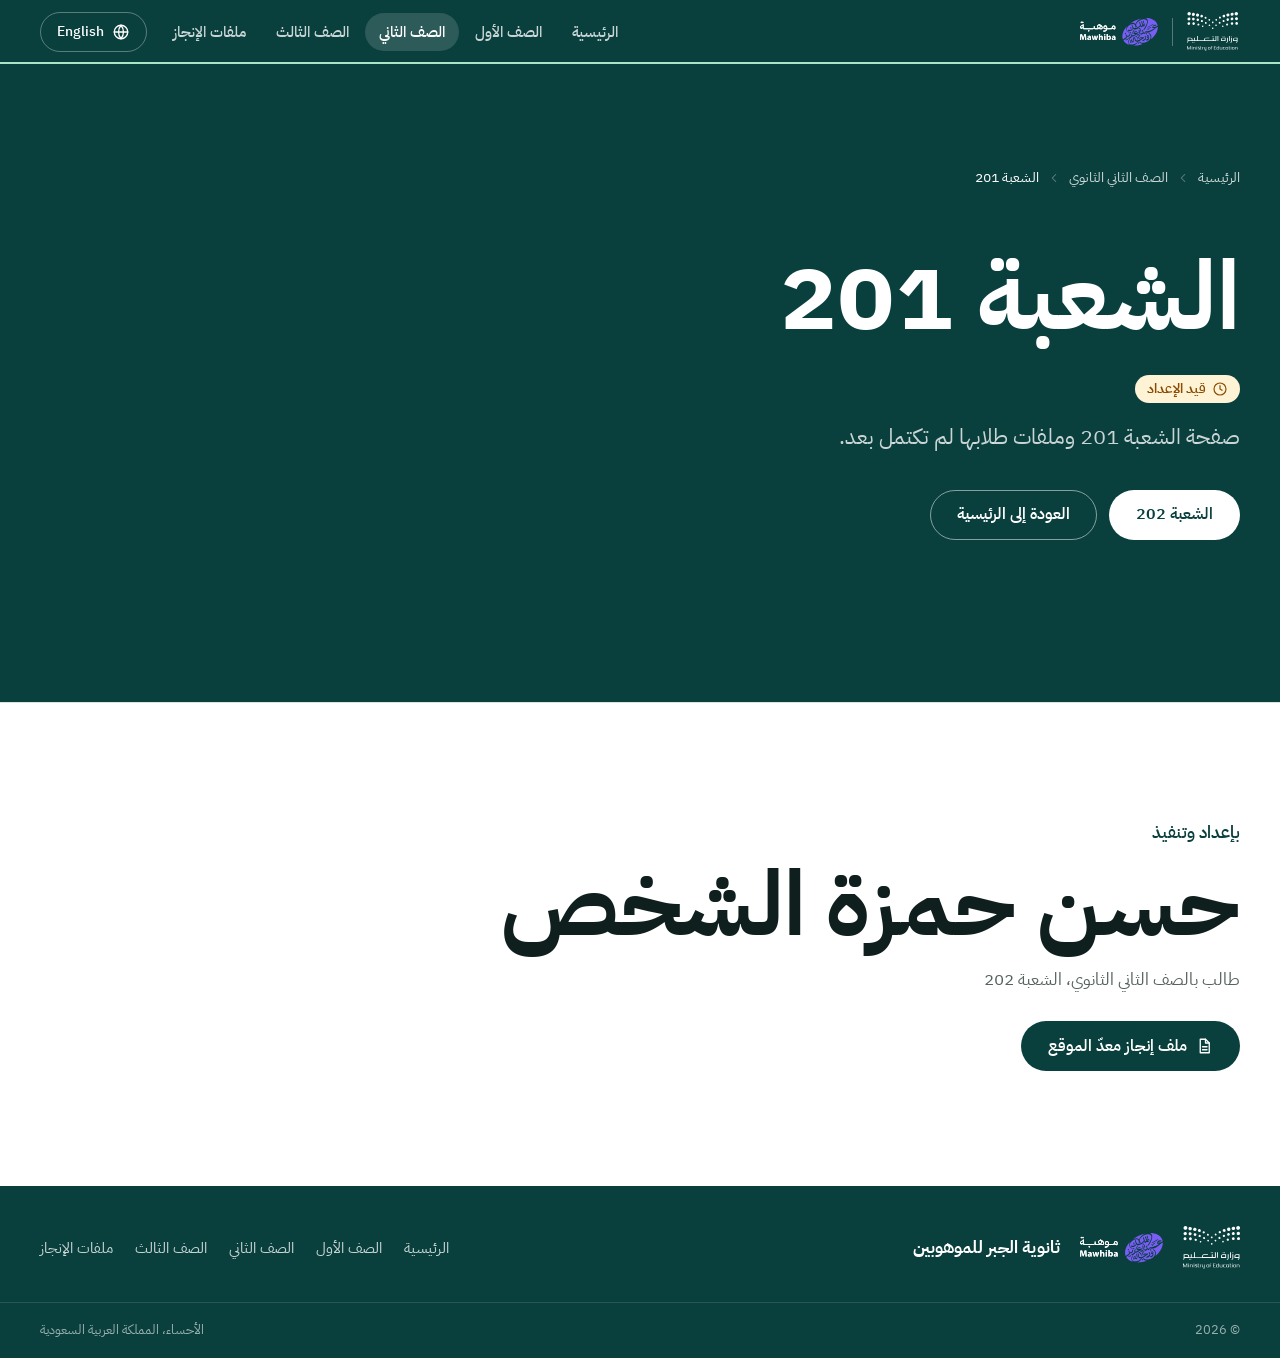
==== class-201.html @ f36e22f3 "Add the Al-Jabr school website Static bilingual site (Arabic / English): home page, grade and class " ====
<!doctype html>
<html lang="ar" dir="rtl">
<head>
  <meta charset="utf-8">
  <meta name="viewport" content="width=device-width, initial-scale=1, viewport-fit=cover">
  <title data-en="Class 201 | Al-Jabr Secondary School for the Gifted">الشعبة 201 | ثانوية الجبر للموهوبين</title>
  <meta name="theme-color" content="#09403e">
  <link rel="icon" href="assets/img/favicon.svg" type="image/svg+xml">
  <script>document.documentElement.classList.add('js');try{if(localStorage.getItem('aljabr.lang')==='en'){var d=document.documentElement;d.lang='en';d.dir='ltr';d.classList.add('i18n-pending');setTimeout(function(){d.classList.remove('i18n-pending')},1500)}}catch(e){}</script>
  <link rel="preconnect" href="https://fonts.googleapis.com">
  <link rel="preconnect" href="https://fonts.gstatic.com" crossorigin>
  <link rel="stylesheet" href="https://fonts.googleapis.com/css2?family=IBM+Plex+Sans+Arabic:wght@400;500;600;700&display=swap">
  <link rel="stylesheet" href="assets/css/site.css">
  <script src="assets/js/site.js" defer></script>
</head>
<body data-page="g11">
  <header data-site-header></header>

  <main id="main">
    <div class="head head--soon">
      <div class="container head__in">
        <nav class="crumbs" aria-label="مسار التصفح" data-en-aria="Breadcrumb"><a href="index.html" data-en="Home">الرئيسية</a><span data-icon="chevronR" data-icon-class="flip-rtl"></span><a href="grade-11.html" data-en="Grade 11">الصف الثاني الثانوي</a><span data-icon="chevronR" data-icon-class="flip-rtl"></span><span aria-current="page" data-en="Class 201">الشعبة 201</span></nav>
        <h1 class="head__title rise" data-en="Class 201">الشعبة 201</h1>
        <span class="chip chip--soon rise" style="--i: 1"><span data-icon="clock"></span><span data-en="In preparation">قيد الإعداد</span></span>
        <p class="head__sub rise" style="--i: 1" data-en="The class 201 page and its portfolios are not complete yet.">صفحة الشعبة 201 وملفات طلابها لم تكتمل بعد.</p>
        <div class="actions rise" style="--i: 2">
          <a class="btn btn--white" href="class-202.html" data-en="Go to class 202">الشعبة 202</a>
          <a class="btn btn--ghost" href="index.html" data-en="Back to home">العودة إلى الرئيسية</a>
        </div>
      </div>
    </div>
  </main>

  <footer data-site-footer></footer>
</body>
</html>
---- assets/css/site.css ----
/* ثانوية الجبر للموهوبين — shared styles.

   Colors come from the two supervising bodies' logos: the Ministry of
   Education's dark green and Mawhiba's indigo, plus their lighter tints.
   One typeface (IBM Plex Sans Arabic). Real certificates are the pictures.

   Pages are told one screen at a time. A "scene" pins to the screen while
   scrolling moves what is inside it (CSS scroll-driven animations, no
   library). Browsers without scroll-driven animations (Firefox today) get
   the same content as ordinary stacked sections.

   Arabic is the default (dir="rtl"). Layout uses logical properties
   (inline-start / inline-end), so English (dir="ltr") mirrors by itself. */

:root {
  --deep: #09403e;     /* Ministry green */
  --deep-2: #0e4f4b;
  --deep-3: #052826;
  --indigo: #211964;   /* Mawhiba */
  --indigo-2: #2c2484;
  --violet: #7a5df5;
  --lilac: #c9bfff;
  --leaf: #4db27a;     /* Ministry logo green */
  --mint: #a8e6c6;

  --paper: #fff;
  --mist: #f1f5f4;
  --mist-2: #e3ebe9;
  --ink: #0f1f1e;
  --text: #22312f;
  --muted: #55625f;
  --line: #d9e3e0;
  --amber: #8a4b00;
  --amber-bg: #fff3d6;

  --on-dark-2: rgb(255 255 255 / 0.78);
  --on-dark-3: rgb(255 255 255 / 0.58);
  --accent: #1b8354;
  --ground: var(--deep);

  --font: 'IBM Plex Sans Arabic', system-ui, -apple-system, 'Segoe UI', Tahoma, sans-serif;
  --ease-out: cubic-bezier(0.23, 1, 0.32, 1);

  --nav-h: 64px;
  /* side margin; never less than the iPhone notch in landscape (viewport-fit=cover) */
  --gutter: max(clamp(16px, 4vw, 40px), env(safe-area-inset-left, 0px), env(safe-area-inset-right, 0px));
  --max: 1240px;
  --dir: 1; /* 1 in Arabic, -1 in English: the direction "forward" moves */

  --fs-display: clamp(2.75rem, 1.35rem + 6vw, 6rem);
  --fs-numeral: clamp(5.5rem, 2.6rem + 12vw, 11rem);
  --fs-h2: clamp(2rem, 1.25rem + 3.2vw, 3.75rem);
  --fs-h3: clamp(1.375rem, 1.15rem + 0.9vw, 1.875rem);
  --fs-lead: clamp(1.125rem, 1rem + 0.5vw, 1.4375rem);
}
[dir="ltr"] { --dir: -1; }

/* ---------- base ---------- */
*, *::before, *::after { box-sizing: border-box; }
html {
  -webkit-text-size-adjust: 100%;
  text-size-adjust: 100%;
  -webkit-tap-highlight-color: transparent;
  scroll-padding-top: calc(var(--nav-h) + 16px);
  scrollbar-color: rgb(9 64 62 / 0.45) transparent;
  background: var(--deep); /* the overscroll bounce shows the header green */
}
body {
  margin: 0;
  overflow-x: clip;
  background: var(--paper);
  color: var(--text);
  font: 400 1.0625rem/1.8 var(--font);
  -webkit-font-smoothing: antialiased;
}
html[lang="en"] body { line-height: 1.6; }
.i18n-pending body { opacity: 0; }

img, svg { display: block; max-width: 100%; }
img { height: auto; }
h1, h2, h3 { margin: 0; font-weight: 700; line-height: 1.3; text-wrap: balance; }
p { margin: 0; text-wrap: pretty; }
ul, ol { margin: 0; padding: 0; }
figure, blockquote, dl, dd { margin: 0; }
button { font: inherit; color: inherit; }
a, button { touch-action: manipulation; }
a { color: var(--deep); text-decoration-thickness: 1px; text-underline-offset: 0.3em; }
::selection { background: var(--mint); color: var(--ink); }
/* #2a9a62 keeps 3:1 or more against white, mist, green and indigo grounds */
:focus-visible { outline: 3px solid #2a9a62; outline-offset: 3px; border-radius: 6px; }
.num, time { font-variant-numeric: tabular-nums; }
html[lang="en"] :is(h1, h2, .display) { letter-spacing: -0.02em; }

.ic { width: 20px; height: 20px; flex: none; }
[dir="rtl"] .flip-rtl { transform: scaleX(-1); }

.container { width: min(100% - 2 * var(--gutter), var(--max)); margin-inline: auto; }
.visually-hidden {
  position: absolute !important; width: 1px; height: 1px; padding: 0; margin: -1px;
  overflow: hidden; clip: rect(0 0 0 0); white-space: nowrap; border: 0;
}
.skip-link {
  position: absolute; inset-inline-start: 12px; top: -80px; z-index: 200;
  padding: 10px 18px; border-radius: 999px;
  background: #fff; color: var(--deep); font-weight: 600; text-decoration: none;
}
.skip-link:focus { top: 12px; }

/* ---------- header ---------- */
.site-header { position: sticky; top: 0; z-index: 50; height: var(--nav-h); background: var(--deep); color: #fff; }
.bar { display: flex; align-items: center; gap: 12px; height: 100%; }
.bar__home { display: flex; align-items: center; gap: 14px; margin-inline-end: auto; padding: 4px 2px; border-radius: 8px; }
.bar__home img { width: auto; }
.bar__moe { height: 40px; }
.bar__maw { height: 28px; }
.bar__rule { width: 1px; height: 28px; background: rgb(255 255 255 / 0.3); }
.bar__nav { display: flex; align-items: center; gap: 2px; }
.bar__nav a {
  padding: 7px 14px; border-radius: 999px;
  color: var(--on-dark-2); font-size: 0.9375rem; font-weight: 500; line-height: 1.6;
  text-decoration: none; white-space: nowrap;
  transition: color 0.15s ease, background-color 0.15s ease;
}
.bar__nav a[aria-current="page"] { color: #fff; background: rgb(255 255 255 / 0.14); }
.pill-btn {
  display: inline-flex; align-items: center; gap: 8px;
  height: 40px; padding: 0 16px;
  border: 1px solid rgb(255 255 255 / 0.32); border-radius: 999px;
  background: transparent; color: #fff; font-size: 0.875rem; font-weight: 500;
  cursor: pointer; user-select: none; -webkit-user-select: none;
  transition: background-color 0.15s ease, border-color 0.15s ease, transform 0.14s var(--ease-out);
}
.pill-btn:active { transform: scale(0.97); }
.pill-btn .ic { width: 18px; height: 18px; }
.menu-btn { display: none; }
/* reading progress: a thin line under the header, filled by scrolling */
.bar__progress {
  position: absolute; inset-inline: 0; bottom: 0; height: 2px;
  background: var(--mint); transform-origin: right center; opacity: 0; pointer-events: none;
}
[dir="ltr"] .bar__progress { transform-origin: left center; }

/* ---------- buttons, chips ---------- */
.actions { display: flex; flex-wrap: wrap; justify-content: center; gap: 12px; }
.btn {
  display: inline-flex; align-items: center; justify-content: center; gap: 8px;
  min-height: 50px; padding: 0 26px;
  border: 1px solid transparent; border-radius: 999px;
  font-size: 1rem; font-weight: 600; line-height: 1.3; text-decoration: none;
  cursor: pointer; user-select: none; -webkit-user-select: none;
  transition: background-color 0.15s ease, border-color 0.15s ease, color 0.15s ease, transform 0.14s var(--ease-out);
}
.btn:active { transform: scale(0.97); }
.btn .ic { width: 18px; height: 18px; }
.btn--white { background: #fff; color: var(--deep); }
.btn--ghost { border-color: rgb(255 255 255 / 0.5); color: #fff; }
.btn--deep { background: var(--deep); color: #fff; }
.btn--line { border-color: var(--line); background: #fff; color: var(--ink); }

.chip {
  display: inline-flex; align-items: center; gap: 6px;
  padding: 3px 12px; border-radius: 999px;
  font-size: 0.875rem; font-weight: 600; line-height: 1.6; white-space: nowrap;
}
.chip .ic { width: 16px; height: 16px; }
.chip--ok { background: var(--mint); color: var(--deep-3); }
.chip--soon { background: var(--amber-bg); color: var(--amber); }
.chip--off { background: var(--mist-2); color: var(--muted); }
.chip--glass { background: rgb(255 255 255 / 0.14); color: #fff; }

@media (hover: hover) and (pointer: fine) {
  .bar__nav a:hover { color: #fff; background: rgb(255 255 255 / 0.09); }
  .pill-btn:hover { background: rgb(255 255 255 / 0.1); border-color: rgb(255 255 255 / 0.6); }
  .btn--white:hover { background: var(--mint); color: var(--deep-3); }
  .btn--ghost:hover { background: rgb(255 255 255 / 0.1); border-color: #fff; }
  .btn--deep:hover { background: var(--deep-2); }
  .btn--line:hover { background: var(--mist); }
}

/* ---------- scenes ----------
   .scene         a full-screen section (green, or indigo with .scene--indigo)
   .scene--pin    pins its .stage while the page scrolls through --len screens
   .beats         one idea per screen: the children replace each other    */
.scene { position: relative; isolation: isolate; background: var(--deep); color: #fff; }
.scene--indigo { background: var(--indigo); }
.stage {
  position: relative;
  display: grid; align-content: center; justify-items: center;
  align-content: safe center; /* if a scene is taller than the screen, keep its top visible */
  min-height: calc(100svh - var(--nav-h));
  padding: clamp(56px, 8vw, 104px) var(--gutter);
  text-align: center;
  overflow: clip;
}
.stage__bg { position: absolute; inset: 0; z-index: -1; background: var(--deep); opacity: 0; }
.beats { display: grid; justify-items: center; gap: clamp(80px, 14vw, 160px); width: 100%; }
.beat { display: grid; justify-items: center; align-content: center; gap: 14px; max-width: 980px; }
.numeral {
  font-size: var(--fs-numeral); font-weight: 700; line-height: 0.95;
  letter-spacing: -0.03em; font-variant-numeric: tabular-nums;
}
.beat__big { font-size: var(--fs-h2); font-weight: 700; line-height: 1.25; }
.beat__label { max-width: 34ch; color: var(--mint); font-size: var(--fs-lead); font-weight: 500; line-height: 1.6; }
.scene--indigo .beat__label { color: var(--lilac); }
.scene .h2 { color: #fff; }

/* paper: a certificate on the page */
.paper {
  display: block; padding: clamp(5px, 0.7vw, 9px);
  border-radius: 8px; background: #fff;
  box-shadow: 0 2px 4px rgb(0 0 0 / 0.1), 0 28px 56px -20px rgb(0 0 0 / 0.55);
}
.paper img { width: 100%; height: auto; border-radius: 3px; background: var(--mist); }
button.paper { border: 0; cursor: zoom-in; }

/* ---------- home: opening ---------- */
.stage--open { display: flex; flex-direction: column; align-items: center; padding-bottom: 0; }
.open { flex: 1; display: flex; flex-direction: column; align-items: center; width: 100%; }
.open__copy { display: grid; justify-items: center; gap: 18px; padding-top: clamp(0px, 3vh, 40px); }
.open__title { font-size: var(--fs-display); line-height: 1.2; }
.open__sub { color: var(--on-dark-2); font-size: var(--fs-lead); }
.open .actions { margin-top: 10px; }
.fan { position: relative; flex: 1; width: 100%; min-height: clamp(200px, 32vh, 380px); margin-top: clamp(24px, 4vh, 48px); }
.fan__p {
  --pw: clamp(150px, 22vw, 330px);
  position: absolute; left: 50%; bottom: -8%;
  width: var(--pw);
  translate: calc(-50% + var(--x)) var(--y);
  rotate: var(--r);
}
.fan__p:nth-child(1) { --x: -158%; --y: 14%;  --r: -11deg; --x2: -250%; --y2: -72%;  --r2: -7deg; }
.fan__p:nth-child(2) { --x: -80%;  --y: 2%;   --r: -5deg;  --x2: -128%; --y2: -112%; --r2: -3deg; }
.fan__p:nth-child(3) { --x: 0%;    --y: -6%;  --r: 0deg;   --x2: 0%;    --y2: -138%; --r2: 0deg; z-index: 2; }
.fan__p:nth-child(4) { --x: 80%;   --y: 2%;   --r: 5deg;   --x2: 128%;  --y2: -112%; --r2: 3deg; }
.fan__p:nth-child(5) { --x: 158%;  --y: 14%;  --r: 11deg;  --x2: 250%;  --y2: -72%;  --r2: 7deg; }
.fan__p:nth-child(2), .fan__p:nth-child(4) { z-index: 1; }

/* ---------- home: supervision ---------- */
.scene--sup { background: var(--indigo); }
.sup { display: grid; grid-template-columns: repeat(2, minmax(0, 1fr)); gap: clamp(28px, 6vw, 96px); width: min(100%, 1040px); margin-top: clamp(32px, 6vh, 64px); }
.sup__org { display: grid; justify-items: center; align-content: start; gap: 20px; }
.sup__org img { width: auto; height: clamp(72px, 9vw, 120px); }
.sup__org img.is-wide { height: clamp(52px, 6.4vw, 86px); margin-block: clamp(10px, 1.3vw, 17px); }
.sup__org p { max-width: 26ch; color: var(--on-dark-2); font-size: clamp(1rem, 0.95rem + 0.3vw, 1.1875rem); font-weight: 500; line-height: 1.6; }

/* ---------- home: certificate reel ---------- */
.stage--bleed { padding-inline: 0; }
.reel-head { display: grid; justify-items: center; gap: 10px; padding-inline: var(--gutter); margin-bottom: clamp(28px, 6vh, 56px); }
.reel-head p { color: var(--lilac); font-size: var(--fs-lead); }
.reel {
  width: 100%;
  container-type: inline-size;
  overflow-x: auto; overscroll-behavior-x: contain;
  scroll-snap-type: x mandatory; scrollbar-width: none;
}
.reel::-webkit-scrollbar { display: none; }
.reel__track { display: flex; align-items: end; gap: clamp(16px, 2.4vw, 32px); width: max-content; padding: 8px var(--gutter) 28px; list-style: none; }
.reel__card { display: grid; gap: 14px; width: clamp(230px, 30vw, 400px); color: #fff; text-decoration: none; scroll-snap-align: center; border-radius: 10px; }
.reel__name { display: flex; align-items: center; justify-content: center; gap: 6px; font-size: 1rem; font-weight: 600; }
.reel__name .ic { width: 16px; height: 16px; opacity: 0.7; }

/* ---------- sections ---------- */
.section { padding-block: clamp(72px, 10vw, 140px); }
.section--mist { background: var(--mist); }
.section--clip { overflow-x: clip; }
.h2 { color: var(--ink); font-size: var(--fs-h2); line-height: 1.2; }
.h2 + .lead { margin-top: 12px; }
.lead { max-width: 52ch; color: var(--muted); font-size: var(--fs-lead); }

/* panels: grades (home) and classes (grade 11) */
.panels { display: grid; grid-template-columns: repeat(var(--cols, 3), minmax(0, 1fr)); gap: clamp(12px, 2vw, 24px); margin-top: clamp(32px, 5vw, 56px); }
.panel {
  position: relative;
  display: grid; grid-template-rows: auto 1fr auto; gap: 6px;
  min-height: clamp(250px, 28vw, 380px); padding: clamp(22px, 2.6vw, 34px);
  border-radius: 26px; background: var(--mist); color: var(--ink); text-decoration: none;
  transition: transform 0.25s var(--ease-out);
}
/* hover shadows sit on their own layer and only fade: no repaint per frame */
.panel::after, .st::after, .g-item::after {
  content: ""; position: absolute; inset: 0; border-radius: inherit; pointer-events: none;
  opacity: 0; transition: opacity 0.25s ease;
}
.panel::after { box-shadow: 0 24px 44px -24px rgb(9 64 62 / 0.45); }
.section--mist .panel { background: #fff; }
.panel__top { color: var(--muted); font-size: 1rem; font-weight: 500; }
.panel__word { align-self: center; font-size: clamp(3rem, 1.6rem + 5vw, 6rem); font-weight: 700; line-height: 1.1; }
.panel__foot { display: flex; flex-wrap: wrap; align-items: center; justify-content: space-between; gap: 10px; }
.panel__foot .ic { width: 26px; height: 26px; opacity: 0.6; }
.panel--on { background: var(--deep) !important; color: #fff; }
.panel--on .panel__top { color: var(--mint); }
.panel:active { transform: scale(0.985); }
@media (hover: hover) and (pointer: fine) {
  .panel:hover { transform: translateY(-4px); }
  .panel:hover::after, .st:hover::after, .g-item:hover::after { opacity: 1; }
  .panel:active { transform: translateY(-4px) scale(0.985); }
}

/* class 202 at a glance: one square per student, filled = portfolio available */
.class-cta .h2 { font-size: var(--fs-display); }
.viz { display: grid; grid-template-columns: repeat(7, 1fr); gap: clamp(6px, 1vw, 10px); width: min(100%, 440px); margin-block: clamp(28px, 5vh, 48px) clamp(20px, 3vh, 28px); }
.viz i { position: relative; aspect-ratio: 1; border-radius: 22%; box-shadow: inset 0 0 0 1.5px rgb(255 255 255 / 0.32); }
.viz i.on::before { content: ""; position: absolute; inset: 0; border-radius: inherit; background: var(--mint); }
.viz i.me::before { background: #fff; }
.viz-key { margin: -6px 0 16px; color: var(--on-dark-3); font-size: 0.9375rem; }
.class-cta__text { color: var(--on-dark-2); font-size: var(--fs-lead); }
.class-cta__text b { color: #fff; font-weight: 700; }
.class-cta .actions { margin-top: 28px; }

/* ---------- inner page heading ---------- */
.head { background: var(--ground); color: #fff; }
.head__in { display: grid; justify-items: start; gap: 14px; padding-block: clamp(28px, 5vw, 56px) clamp(56px, 9vw, 120px); }
.crumbs { display: flex; flex-wrap: wrap; align-items: center; gap: 2px 8px; margin-bottom: clamp(12px, 3vw, 36px); color: var(--on-dark-3); font-size: 0.875rem; line-height: 1.6; }
.crumbs a { color: var(--on-dark-2); text-decoration: none; }
.crumbs a:hover { color: #fff; text-decoration: underline; }
.crumbs .ic { width: 14px; height: 14px; opacity: 0.6; }
.crumbs [aria-current] { color: #fff; }
.head__title { font-size: var(--fs-display); line-height: 1.2; }
.head__sub { color: var(--on-dark-2); font-size: var(--fs-lead); }
.head__sub b, .chip b { font-weight: 700; }
.head__sub b { color: #fff; }
.head .chip { margin-top: 6px; }
.head .actions { justify-content: flex-start; margin-top: 18px; }
.head--soon .head__in { min-height: calc(78svh - var(--nav-h)); align-content: center; }
.head--split .head__in { grid-template-columns: minmax(0, 1fr) auto; align-items: end; column-gap: clamp(24px, 5vw, 80px); }
.head__text { display: grid; justify-items: start; gap: 14px; }
.head--split .viz { width: min(32vw, 340px); margin: 0; }

/* ---------- class list ---------- */
.roster { display: grid; grid-template-columns: repeat(auto-fill, minmax(min(100%, 232px), 1fr)); gap: 14px; list-style: none; }
.st {
  position: relative;
  display: grid; grid-template-rows: auto 1fr auto; gap: 8px;
  height: 100%; min-height: 128px; padding: 20px 20px 18px;
  border-radius: 18px; background: #fff; color: var(--ink); text-decoration: none;
  /* the color band along the top is an inset shadow, so it follows the rounded corners */
  box-shadow: inset 0 6px 0 var(--accent), 0 1px 2px rgb(15 31 30 / 0.06), 0 10px 26px -16px rgb(15 31 30 / 0.3);
  transition: transform 0.25s var(--ease-out);
}
.st::after { box-shadow: 0 22px 40px -20px rgb(15 31 30 / 0.4); }
.st__no { color: var(--muted); font-size: 0.8125rem; font-weight: 500; font-variant-numeric: tabular-nums; }
.st__name { font-size: 1.125rem; font-weight: 700; line-height: 1.5; }
.st__go { display: flex; align-items: center; gap: 6px; color: var(--accent); font-size: 0.9375rem; font-weight: 600; }
.st__go .ic { width: 18px; height: 18px; }
.st--off { background: transparent; color: var(--muted); box-shadow: inset 0 0 0 1px var(--line); }
.st--off::after { box-shadow: inset 0 0 0 1px var(--muted); }
.st--off .st__name { font-weight: 500; }
.st--off .st__go { color: var(--muted); font-weight: 500; }
.st--me { grid-column: span 2; background: var(--deep); color: #fff; box-shadow: inset 0 6px 0 var(--mint), 0 1px 2px rgb(15 31 30 / 0.06), 0 10px 26px -16px rgb(15 31 30 / 0.3); }
.st--me .st__no, .st--me .st__go { color: var(--mint); }
.st--me .st__name { font-size: 1.5rem; }
.st:active { transform: scale(0.98); }
@media (hover: hover) and (pointer: fine) {
  .st:hover { transform: translateY(-3px); }
  .st:active { transform: translateY(-3px) scale(0.98); }
}

/* ---------- student portfolio ---------- */
[data-accent="teal"]     { --accent: #0f766e; --ground: #0c4744; }
[data-accent="emerald"]  { --accent: #1b8354; --ground: #0d4430; }
[data-accent="sapphire"] { --accent: #2463a8; --ground: #15365e; }
[data-accent="amber"]    { --accent: #a35f00; --ground: #113f55; }
[data-accent="violet"]   { --accent: #5a45c6; --ground: #2a2170; }
[data-accent="copper"]   { --accent: #9a4f24; --ground: #1d3a4a; }
/* covers stay in the logo family (greens, blues, indigo); the warm accents only mark the card band */

.pf-alt { color: var(--on-dark-3); font-size: 1.0625rem; }
.pf-stats { display: flex; flex-wrap: wrap; gap: 18px clamp(28px, 5vw, 64px); margin-top: 18px; }
.pf-stat b { display: block; font-size: clamp(2.5rem, 1.6rem + 3vw, 4rem); font-weight: 700; line-height: 1.1; letter-spacing: -0.02em; font-variant-numeric: tabular-nums; }
.pf-stat b.is-word { font-size: clamp(1.75rem, 1.3rem + 1.6vw, 2.5rem); line-height: 1.45; letter-spacing: 0; }
.pf-stat span { color: var(--on-dark-2); font-size: 0.9375rem; }
.pf-body { display: grid; gap: clamp(64px, 9vw, 112px); }
.pf-block > .h3 { margin-bottom: clamp(18px, 2.4vw, 28px); }
.h3 { color: var(--ink); font-size: var(--fs-h3); line-height: 1.35; }
.pf-bio { max-width: 34ch; color: var(--ink); font-size: clamp(1.375rem, 1.1rem + 1.1vw, 2rem); font-weight: 500; line-height: 1.6; }
.pf-quote { margin-top: 18px; max-width: 46ch; color: var(--accent); font-size: var(--fs-lead); font-weight: 600; }
.ach-list { list-style: none; border-top: 1px solid var(--line); }
.ach { display: grid; grid-template-columns: minmax(0, 1fr) auto; gap: 16px; align-items: baseline; padding-block: 18px; border-bottom: 1px solid var(--line); }
.ach__text { color: var(--ink); font-size: 1.0625rem; font-weight: 500; line-height: 1.7; }
.ach__year { color: var(--muted); font-size: 0.9375rem; font-variant-numeric: tabular-nums; }
.tags { display: flex; flex-wrap: wrap; gap: 10px; list-style: none; }
.tag { display: inline-flex; align-items: center; gap: 8px; padding: 8px 16px; border-radius: 999px; background: var(--mist); color: var(--ink); font-size: 1rem; font-weight: 500; }
.tag .ic { width: 20px; height: 20px; color: var(--accent); }

.notice { display: grid; justify-items: start; gap: 10px; }
.notice .h3 { margin-top: 4px; }
.notice p { max-width: 52ch; color: var(--muted); }
.notice .actions { justify-content: flex-start; margin-top: 12px; }

.pager { display: grid; grid-template-columns: 1fr auto 1fr; gap: 12px; }
.pager a {
  display: grid; gap: 2px; padding: 18px 22px;
  border-radius: 18px; background: var(--mist); color: var(--ink); text-decoration: none;
  transition: background-color 0.15s ease, transform 0.14s var(--ease-out);
}
.pager a:active { transform: scale(0.98); }
.pager small { display: flex; align-items: center; gap: 6px; color: var(--muted); font-size: 0.8125rem; }
.pager small .ic { width: 16px; height: 16px; }
.pager b { font-size: 1rem; font-weight: 600; line-height: 1.5; }
.pager .pager__next { justify-items: end; text-align: end; }
.pager .pager__all { place-items: center; text-align: center; }
@media (hover: hover) and (pointer: fine) { .pager a:hover { background: var(--mist-2); } }

/* ---------- gallery & picture viewer ---------- */
.g-filters { display: flex; flex-wrap: wrap; gap: 8px; margin-bottom: 24px; }
.g-filter {
  display: inline-flex; align-items: center; gap: 8px; min-height: 40px; padding: 0 16px;
  border: 0; border-radius: 999px; background: var(--mist); color: var(--muted);
  font-size: 0.9375rem; font-weight: 500; cursor: pointer;
  transition: background-color 0.15s ease, color 0.15s ease;
}
.g-filter.is-on { background: var(--ink); color: #fff; }
.g-filter .num { font-size: 0.8125rem; opacity: 0.7; }
@media (hover: hover) and (pointer: fine) { .g-filter:not(.is-on):hover { background: var(--mist-2); color: var(--ink); } }

.gallery { columns: 3 260px; column-gap: 18px; }
.g-item {
  position: relative;
  display: block; width: 100%; margin: 0 0 18px; padding: 7px;
  break-inside: avoid;
  border: 0; border-radius: 10px; background: #fff;
  box-shadow: 0 1px 2px rgb(15 31 30 / 0.08), 0 14px 30px -18px rgb(15 31 30 / 0.4);
  cursor: zoom-in;
  transition: transform 0.25s var(--ease-out);
}
.g-item::after { box-shadow: 0 24px 40px -20px rgb(15 31 30 / 0.45); }
.g-item img { width: 100%; height: auto; aspect-ratio: var(--ar); border-radius: 4px; background: var(--mist); }
@media (hover: hover) and (pointer: fine) {
  .g-item:hover { transform: translateY(-3px); }
}

.lb {
  position: fixed; inset: 0; z-index: 100;
  display: grid; grid-template-rows: auto minmax(0, 1fr) auto;
  background: rgb(5 24 23 / 0.96); color: #fff;
  overscroll-behavior: contain;
  opacity: 0; visibility: hidden;
  transition: opacity 0.14s var(--ease-out), visibility 0s linear 0.14s;
}
.lb.is-open { opacity: 1; visibility: visible; transition: opacity 0.2s var(--ease-out); }
.lb.no-fade { transition: none; }
.lb__top { display: flex; align-items: center; justify-content: space-between; gap: 12px; padding: 12px 16px; }
.lb__count { color: var(--on-dark-2); font-size: 0.875rem; }
.lb__tools { display: flex; gap: 8px; }
.lb__stage { position: relative; display: grid; place-items: center; min-height: 0; padding: 0 72px; }
.lb__img { border-radius: 4px; background: #fff; object-fit: contain; transition: opacity 0.18s ease; }
.lb__img.is-swapping { opacity: 0.35; }
.lb__btn {
  display: grid; place-items: center; width: 46px; height: 46px;
  border: 1px solid rgb(255 255 255 / 0.22); border-radius: 999px;
  background: rgb(255 255 255 / 0.05); color: #fff; cursor: pointer;
  transition: background-color 0.15s ease, transform 0.14s var(--ease-out);
}
.lb__btn:active { transform: scale(0.95); }
@media (hover: hover) and (pointer: fine) { .lb__btn:hover { background: rgb(255 255 255 / 0.15); } }
.lb__nav { position: absolute; top: 50%; margin-top: -23px; }
.lb__prev { inset-inline-start: 14px; }
.lb__next { inset-inline-end: 14px; }
.lb__cap { padding: 14px 16px 24px; text-align: center; font-size: 0.9375rem; line-height: 1.6; }
.lb__cap small { display: block; color: var(--on-dark-3); font-size: 0.8125rem; }

/* a certificate grows out of its thumbnail into the viewer (View Transitions) */
::view-transition-group(lb-media) { animation-duration: 0.38s; animation-timing-function: var(--ease-out); }
::view-transition-old(lb-media), ::view-transition-new(lb-media) { height: 100%; }
::view-transition-old(root), ::view-transition-new(root) { animation-duration: 0.22s; }
@view-transition { navigation: auto; }

/* ---------- signature + footer ---------- */
.sign { background: var(--paper); border-top: 1px solid var(--line); }
.sign__in { display: grid; justify-items: start; padding-block: clamp(64px, 9vw, 120px); }
.sign__role { color: var(--deep); font-size: 1.0625rem; font-weight: 600; }
.sign__name {
  margin-top: 2px;
  color: var(--ink); font-size: clamp(2.75rem, 1.3rem + 5.4vw, 6rem); font-weight: 700; line-height: 1.2;
  text-decoration: none;
}
.sign__meta { margin-top: 6px; color: var(--muted); font-size: 1.0625rem; }
.sign .btn { margin-top: 26px; }
.sign__sup { display: grid; justify-items: start; width: 100%; margin-top: clamp(36px, 5vw, 56px); padding-top: clamp(24px, 3.4vw, 36px); border-top: 1px solid var(--line); }
.sign__sup-name { margin-top: 2px; color: var(--ink); font-size: clamp(1.875rem, 1.2rem + 2.6vw, 3.25rem); font-weight: 700; line-height: 1.25; }
@media (hover: hover) and (pointer: fine) { a.sign__name:hover { color: var(--deep); } }

.site-footer { background: var(--deep); color: var(--on-dark-2); font-size: 0.9375rem; line-height: 1.7; }
.footer__top { display: flex; flex-wrap: wrap; align-items: center; justify-content: space-between; gap: 24px 40px; padding-block: 40px 32px; }
.footer__id { display: flex; flex-wrap: wrap; align-items: center; gap: 14px 20px; }
.footer__id img { width: auto; height: 44px; }
.footer__id img.is-wide { height: 30px; }
.footer__id b { color: #fff; font-size: 1.0625rem; }
.footer__nav { display: flex; flex-wrap: wrap; gap: 4px 22px; }
.footer__nav a { color: var(--on-dark-2); text-decoration: none; }
.footer__nav a:hover { color: #fff; text-decoration: underline; }
.footer__bottom { border-top: 1px solid rgb(255 255 255 / 0.12); }
.footer__bottom .container { display: flex; flex-wrap: wrap; justify-content: space-between; gap: 6px 24px; padding-block: 16px; color: var(--on-dark-3); font-size: 0.8125rem; }

/* ---------- motion ----------
   1. On load: page titles rise in (time-based).
   2. While scrolling: scenes play (scroll-driven). Only in browsers that
      support scroll-driven animations; others show everything still.
   Reduced motion keeps the fades and color changes, drops the movement. */
@keyframes rise { from { opacity: 0; translate: 0 26px; } }
@keyframes rise-soft { from { opacity: 0; } }
.rise { animation: rise 0.8s var(--ease-out) both; animation-delay: calc(var(--i, 0) * 90ms); }
@keyframes rise-far { from { opacity: 0; translate: 0 90px; } }
.rise--far { animation-name: rise-far; animation-duration: 1s; }

@keyframes beat-in { from { opacity: 0; translate: 0 14vh; } }
@keyframes beat-out { to { opacity: 0; translate: 0 -14vh; } }
@keyframes fade-in { from { opacity: 0; } }
@keyframes fade-out { to { opacity: 0; } }
@keyframes fade-from-full { from { opacity: 1; } to { opacity: 0; } }
@keyframes grow-x { from { scale: 0 1; } }
@keyframes copy-out { to { opacity: 0; translate: 0 -12vh; scale: 0.96; } }
@keyframes fan-spread { to { translate: calc(-50% + var(--x2)) var(--y2); rotate: var(--r2); scale: 1.06; } }
@keyframes from-start { from { opacity: 0; translate: calc(var(--dir) * 22vw) 0; } }
@keyframes from-end { from { opacity: 0; translate: calc(var(--dir) * -22vw) 0; } }
@keyframes reel-move { to { translate: calc(var(--dir) * (100% - 100cqw)) 0; } }
@keyframes converge { from { opacity: 0; translate: var(--gx, 0) 60px; } }
@keyframes tile-in { from { opacity: 0; translate: 0 32px; scale: 0.97; } }
@keyframes wipe-rtl { from { clip-path: inset(-10% 0 -10% 100%); } to { clip-path: inset(-10% 0 -10% 0); } }
@keyframes wipe-ltr { from { clip-path: inset(-10% 100% -10% 0); } to { clip-path: inset(-10% 0 -10% 0); } }

.scene { --in: beat-in; --out: beat-out; }

@supports ((animation-timeline: view()) and (animation-range: entry)) {
  .scene--pin { height: calc(var(--len, 2) * 100svh); view-timeline: --scene block; view-timeline-inset: var(--nav-h) 0px; }
  .scene--pin > .stage { position: sticky; top: var(--nav-h); height: calc(100svh - var(--nav-h)); min-height: 0; }
  .scene--pin .beats { gap: 0; }
  .scene--pin .beats > .beat { grid-area: 1 / 1; }

  /* beats: each one replaces the one before */
  .beats--2 > .beat:nth-child(1) { animation: var(--out) linear forwards; animation-timeline: --scene; animation-range: contain 38% contain 48%; }
  .beats--2 > .beat:nth-child(2) { animation: var(--in) linear backwards; animation-timeline: --scene; animation-range: contain 47% contain 57%; }
  .beats--3 > .beat:nth-child(1) { animation: var(--out) linear forwards; animation-timeline: --scene; animation-range: contain 23% contain 32%; }
  .beats--3 > .beat:nth-child(2) {
    animation: var(--in) linear backwards, var(--out) linear forwards;
    animation-timeline: --scene, --scene;
    animation-range: contain 31% contain 40%, contain 58% contain 67%;
  }
  .beats--3 > .beat:nth-child(3) { animation: var(--in) linear backwards; animation-timeline: --scene; animation-range: contain 66% contain 75%; }

  /* the supervision scene turns from Ministry green to Mawhiba indigo */
  .scene--sup .stage__bg { animation: fade-from-full linear both; animation-timeline: --scene; animation-range: entry 60% contain 55%; }

  /* the reel moves sideways with the scroll */
  .scene--reel .reel { overflow: clip; scroll-snap-type: none; }
  .reel__track { animation: reel-move linear both; animation-timeline: --scene; animation-range: contain 4% contain 96%; }

  /* the class at a glance: squares fill in as it comes into view */
  .viz { view-timeline: --viz block; }
  .viz i.on::before { animation: fade-in linear both; animation-timeline: --viz; animation-range: entry calc(20% + var(--k, 0) * 3%) entry calc(45% + var(--k, 0) * 3%); }

  @media (prefers-reduced-motion: no-preference) {
    .bar__progress { opacity: 1; animation: grow-x linear both; animation-timeline: scroll(root); }

    .open__copy { animation: copy-out linear both; animation-timeline: --scene; animation-range: contain 0% contain 32%; }
    /* the certificates rise fast, then settle: an ease-out mapped onto the scroll */
    .fan__p { animation: fan-spread var(--ease-out) both; animation-timeline: --scene; animation-range: contain 0% contain 100%; }

    .sup__org:first-child { animation: from-start linear both; animation-timeline: --scene; animation-range: entry 35% contain 35%; }
    .sup__org:last-child { animation: from-end linear both; animation-timeline: --scene; animation-range: entry 35% contain 35%; }

    .panels > * { animation: converge linear both; animation-timeline: view(); animation-range: entry 5% entry 85%; }
    .panels > :first-child { --gx: calc(var(--dir) * 9vw); }
    .panels > :last-child { --gx: calc(var(--dir) * -9vw); }
    .panels--2 > :first-child { --gx: calc(var(--dir) * 6vw); }
    .panels--2 > :last-child { --gx: calc(var(--dir) * -6vw); }

    .roster > li, .gallery > .g-item, .ach, .reveal { animation: tile-in linear both; animation-timeline: view(); animation-range: entry 0% entry 75%; }

    /* the signature writes itself in, finishing once it is fully on screen (it sits near the page end) */
    [dir="rtl"] .sign__name, [dir="rtl"] .sign__sup-name { animation: wipe-rtl linear both; animation-timeline: view(); animation-range: entry 0% entry 100%; }
    [dir="ltr"] .sign__name, [dir="ltr"] .sign__sup-name { animation: wipe-ltr linear both; animation-timeline: view(); animation-range: entry 0% entry 100%; }
  }

  @media (prefers-reduced-motion: reduce) {
    .scene { --in: fade-in; --out: fade-out; }
    /* the opening has nothing to fade to without movement, so it is not pinned */
    .scene--open { height: auto; }
    .open__copy { animation: none; }
    /* the reel scrolls sideways by hand instead of moving by itself */
    .scene--reel { height: auto; }
    .scene--reel > .stage { position: relative; top: 0; height: auto; min-height: calc(100svh - var(--nav-h)); }
    .scene--reel .reel { overflow-x: auto; scroll-snap-type: x mandatory; }
    .reel__track { animation: none; }
  }
}

/* ---------- responsive ---------- */
@media (max-width: 1100px) {
  .bar__nav a { padding: 7px 10px; font-size: 0.875rem; }
}

@media (max-width: 1000px) {
  .menu-btn { display: inline-flex; }
  .bar__nav {
    position: absolute; top: 100%; inset-inline: 0;
    flex-direction: column; align-items: stretch; gap: 2px;
    padding: 8px var(--gutter) 18px;
    background: var(--deep); border-top: 1px solid rgb(255 255 255 / 0.1);
    box-shadow: 0 24px 40px -16px rgb(0 0 0 / 0.5);
    opacity: 0; visibility: hidden; translate: 0 -8px;
    transition: opacity 0.18s var(--ease-out), translate 0.18s var(--ease-out), visibility 0s linear 0.18s;
  }
  .bar__nav.is-open { opacity: 1; visibility: visible; translate: 0 0; transition: opacity 0.22s var(--ease-out), translate 0.22s var(--ease-out); }
  .bar__nav a { padding: 12px 16px; border-radius: 14px; font-size: 1.0625rem; }
  .sup__org img { height: clamp(64px, 12vw, 96px); }
}

@media (max-width: 767px) {
  :root { --nav-h: 58px; }
  .bar { gap: 8px; }
  .bar__home { gap: 10px; }
  .bar__moe { height: 32px; }
  .bar__maw { height: 22px; }
  .bar__rule { height: 22px; }
  .pill-btn { height: 38px; padding: 0 12px; }
  .lang-btn .ic { display: none; }
  /* phone: three larger certificates that rise to the middle of the screen */
  .fan__p { --pw: clamp(170px, 52vw, 260px); bottom: 4%; }
  .fan__p:nth-child(1), .fan__p:nth-child(5) { display: none; }
  .fan__p:nth-child(2) { --x: -62%; --x2: -92%; --y2: -170%; }
  .fan__p:nth-child(3) { --y2: -210%; }
  .fan__p:nth-child(4) { --x: 62%;  --x2: 92%;  --y2: -170%; }
  .sup { grid-template-columns: 1fr; gap: 36px; }
  .panels { --cols: 1 !important; }
  .panel { min-height: 0; grid-template-rows: auto auto auto; gap: 2px; padding: 22px 22px 20px; border-radius: 22px; }
  .panel__word { align-self: start; margin-block: 4px 10px; font-size: clamp(2.5rem, 1.6rem + 6vw, 3.5rem); }
  .reel__card { width: 72vw; }
  .head--split .head__in { grid-template-columns: 1fr; }
  .head--split .viz { width: min(100%, 300px); margin-top: 18px; }
}

@media (max-width: 640px) {
  body { font-size: 1rem; }
  .roster { grid-template-columns: repeat(2, minmax(0, 1fr)); gap: 10px; }
  .st { min-height: 132px; padding: 18px 14px 14px; border-radius: 16px; }
  .st__name { font-size: 1rem; }
  .st--me .st__name { font-size: 1.25rem; }
  .pager { grid-template-columns: 1fr 1fr; }
  .pager .pager__all { grid-column: 1 / -1; grid-row: 2; }
  .footer__top { flex-direction: column; align-items: flex-start; }
  .lb__stage { padding: 0 8px; }
  .lb__nav { top: auto; bottom: -60px; margin-top: 0; }
  .lb__cap { padding-inline: 68px; }
}

/* short screens (phones on their side): tighter scenes so nothing is cut off */
@media (max-height: 560px) {
  .stage { padding-block: 20px; }
  .reel-head { margin-bottom: 14px; }
  .reel-head .h2 { font-size: 1.75rem; }
  .reel-head p { display: none; }
  .reel__card { width: min(30vw, (100svh - 190px) * 1.3); }
  .fan { min-height: 120px; }
}

@media (max-width: 380px) {
  .roster { grid-template-columns: 1fr; }
  .st--me { grid-column: auto; }
}

@media (prefers-reduced-motion: reduce) {
  .rise { animation-name: rise-soft; animation-duration: 0.4s; animation-delay: 0s; }
  .btn:active, .pill-btn:active, .lb__btn:active, .panel:active, .st:active, .pager a:active { transform: none; }
  .bar__nav, .bar__nav.is-open { translate: none; }
  .panel:hover, .st:hover, .g-item:hover { transform: none; }
}

@media print {
  .site-header, .site-footer, .lb, .bar__progress { display: none !important; }
  .scene, .scene--pin { height: auto !important; background: #fff !important; color: #000 !important; }
  .stage { position: static !important; height: auto !important; min-height: 0 !important; }
  .scene *, .roster > li { animation: none !important; opacity: 1 !important; translate: none !important; }
}
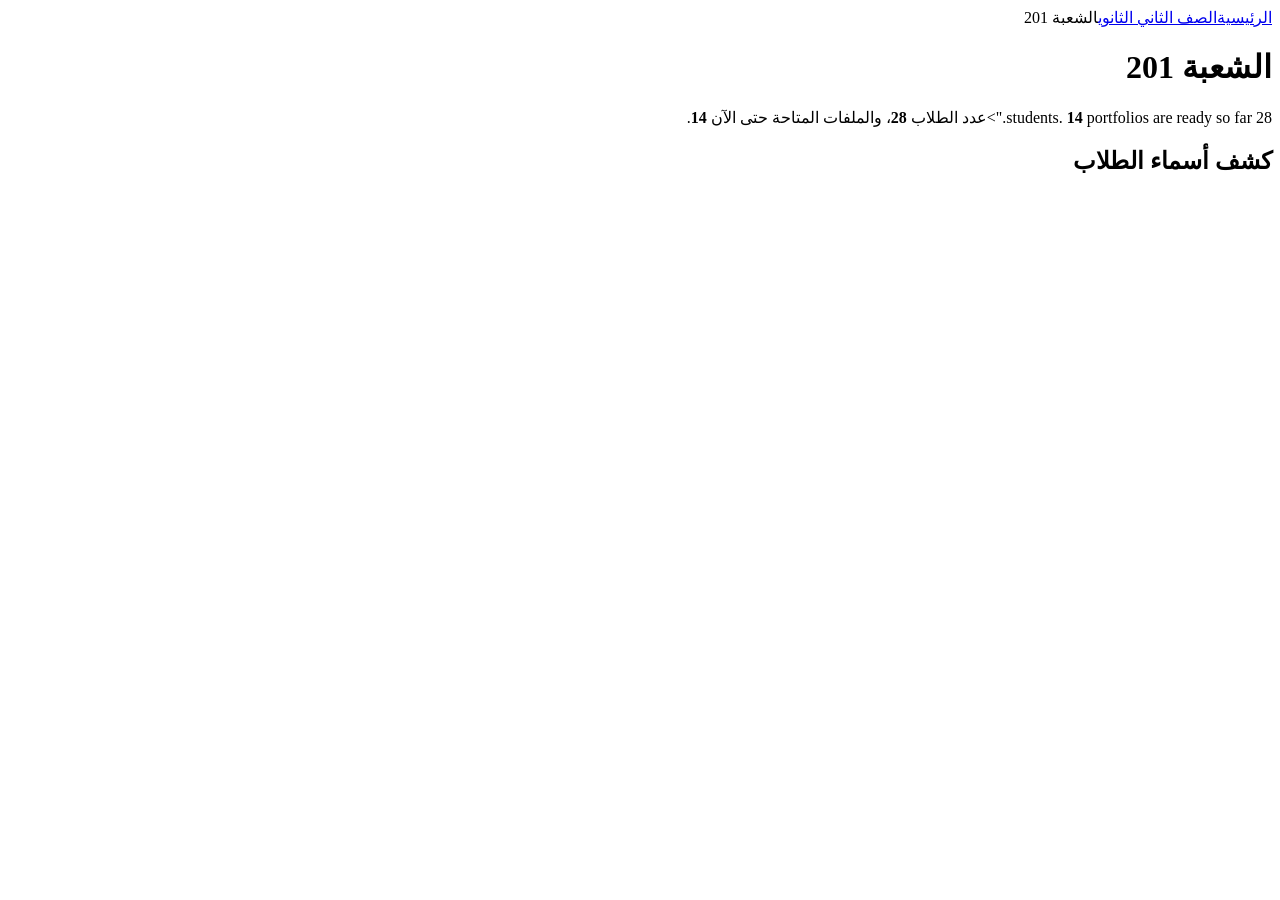
==== commit a00bf450: "Add files via upload" ====
--- a/class-201.html
+++ b/class-201.html
@@ -3,7 +3,8 @@
 <head>
   <meta charset="utf-8">
   <meta name="viewport" content="width=device-width, initial-scale=1, viewport-fit=cover">
-  <title data-en="Class 201 | Al-Jabr Secondary School for the Gifted">الشعبة 201 | ثانوية الجبر للموهوبين</title>
+  <title data-en="Class 201 | Al-Jabr Scientific Secondary School for the Gifted">الشعبة 201 | ثانوية الجبر العلمية للموهوبين</title>
+  <meta name="description" content="كشف أسماء طلاب الشعبة 201 في ثانوية الجبر العلمية للموهوبين، مع روابط ملفات إنجازهم.">
   <meta name="theme-color" content="#09403e">
   <link rel="icon" href="assets/img/favicon.svg" type="image/svg+xml">
   <script>document.documentElement.classList.add('js');try{if(localStorage.getItem('aljabr.lang')==='en'){var d=document.documentElement;d.lang='en';d.dir='ltr';d.classList.add('i18n-pending');setTimeout(function(){d.classList.remove('i18n-pending')},1500)}}catch(e){}</script>
@@ -11,24 +12,34 @@
   <link rel="preconnect" href="https://fonts.gstatic.com" crossorigin>
   <link rel="stylesheet" href="https://fonts.googleapis.com/css2?family=IBM+Plex+Sans+Arabic:wght@400;500;600;700&display=swap">
   <link rel="stylesheet" href="assets/css/site.css">
+  <script src="assets/js/media.js" defer></script>
+  <script src="assets/js/config.js" defer></script>
+  <script src="assets/js/students.js" defer></script>
+  <script src="assets/js/classes.js" defer></script>
   <script src="assets/js/site.js" defer></script>
+  <script src="assets/js/portfolio.js" defer></script>
 </head>
-<body data-page="g11">
+<body data-page="pf">
   <header data-site-header></header>
 
   <main id="main">
-    <div class="head head--soon">
+    <div class="head head--split">
       <div class="container head__in">
-        <nav class="crumbs" aria-label="مسار التصفح" data-en-aria="Breadcrumb"><a href="index.html" data-en="Home">الرئيسية</a><span data-icon="chevronR" data-icon-class="flip-rtl"></span><a href="grade-11.html" data-en="Grade 11">الصف الثاني الثانوي</a><span data-icon="chevronR" data-icon-class="flip-rtl"></span><span aria-current="page" data-en="Class 201">الشعبة 201</span></nav>
-        <h1 class="head__title rise" data-en="Class 201">الشعبة 201</h1>
-        <span class="chip chip--soon rise" style="--i: 1"><span data-icon="clock"></span><span data-en="In preparation">قيد الإعداد</span></span>
-        <p class="head__sub rise" style="--i: 1" data-en="The class 201 page and its portfolios are not complete yet.">صفحة الشعبة 201 وملفات طلابها لم تكتمل بعد.</p>
-        <div class="actions rise" style="--i: 2">
-          <a class="btn btn--white" href="class-202.html" data-en="Go to class 202">الشعبة 202</a>
-          <a class="btn btn--ghost" href="index.html" data-en="Back to home">العودة إلى الرئيسية</a>
+        <div class="head__text">
+          <nav class="crumbs" aria-label="مسار التصفح" data-en-aria="Breadcrumb"><a href="index.html" data-en="Home">الرئيسية</a><span data-icon="chevronR" data-icon-class="flip-rtl"></span><a href="grade-11.html" data-en="Grade 11">الصف الثاني الثانوي</a><span data-icon="chevronR" data-icon-class="flip-rtl"></span><span aria-current="page" data-en="Class 201">الشعبة 201</span></nav>
+          <h1 class="head__title rise" data-en="Class 201">الشعبة 201</h1>
+          <p class="head__sub rise" style="--i: 1" data-en="<b data-count-students="201">28</b> students. <b data-count-portfolios="201">14</b> portfolios are ready so far.">عدد الطلاب <b data-count-students="201">28</b>، والملفات المتاحة حتى الآن <b data-count-portfolios="201">14</b>.</p>
         </div>
+        <div class="viz rise" style="--i: 2" data-viz="201" aria-hidden="true"></div>
       </div>
     </div>
+
+    <section class="section section--mist" aria-labelledby="list">
+      <div class="container">
+        <h2 class="visually-hidden" id="list" data-en="Student list">كشف أسماء الطلاب</h2>
+        <div data-roster="201"></div>
+      </div>
+    </section>
   </main>
 
   <footer data-site-footer></footer>
